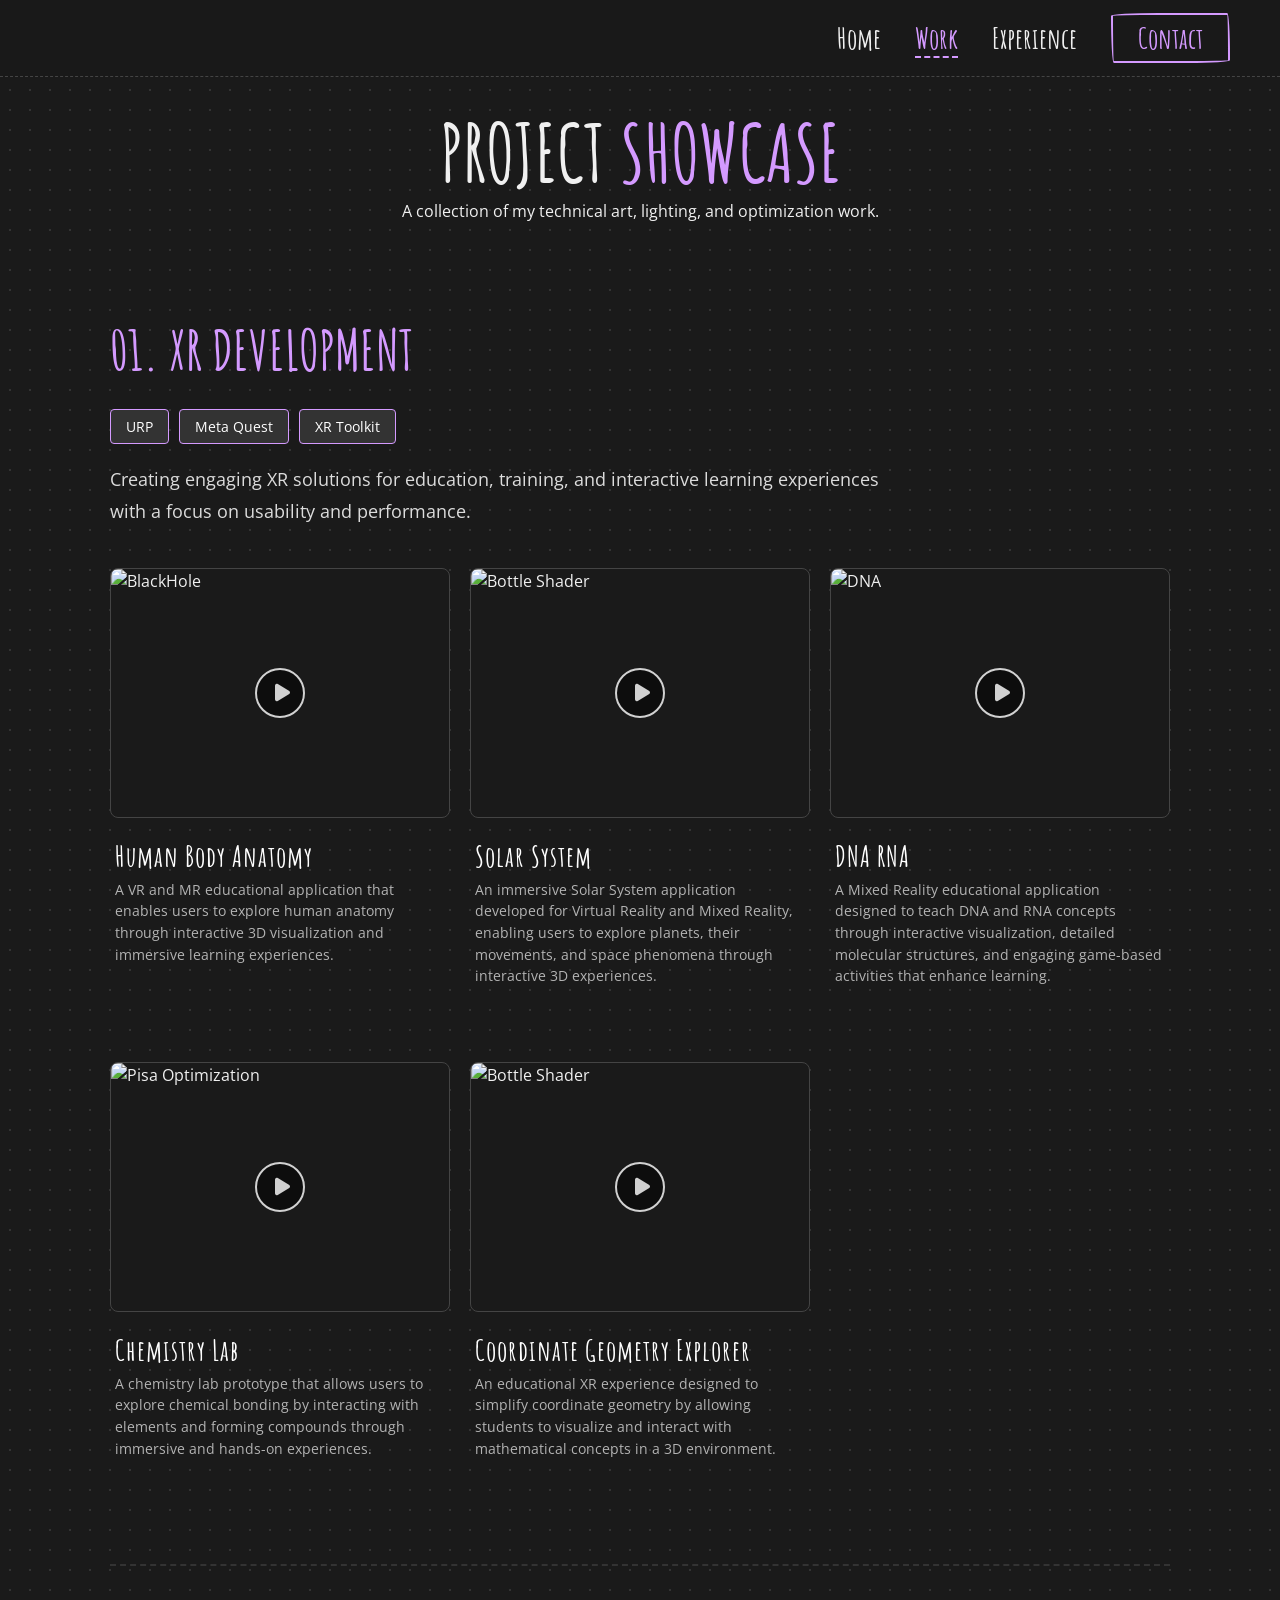
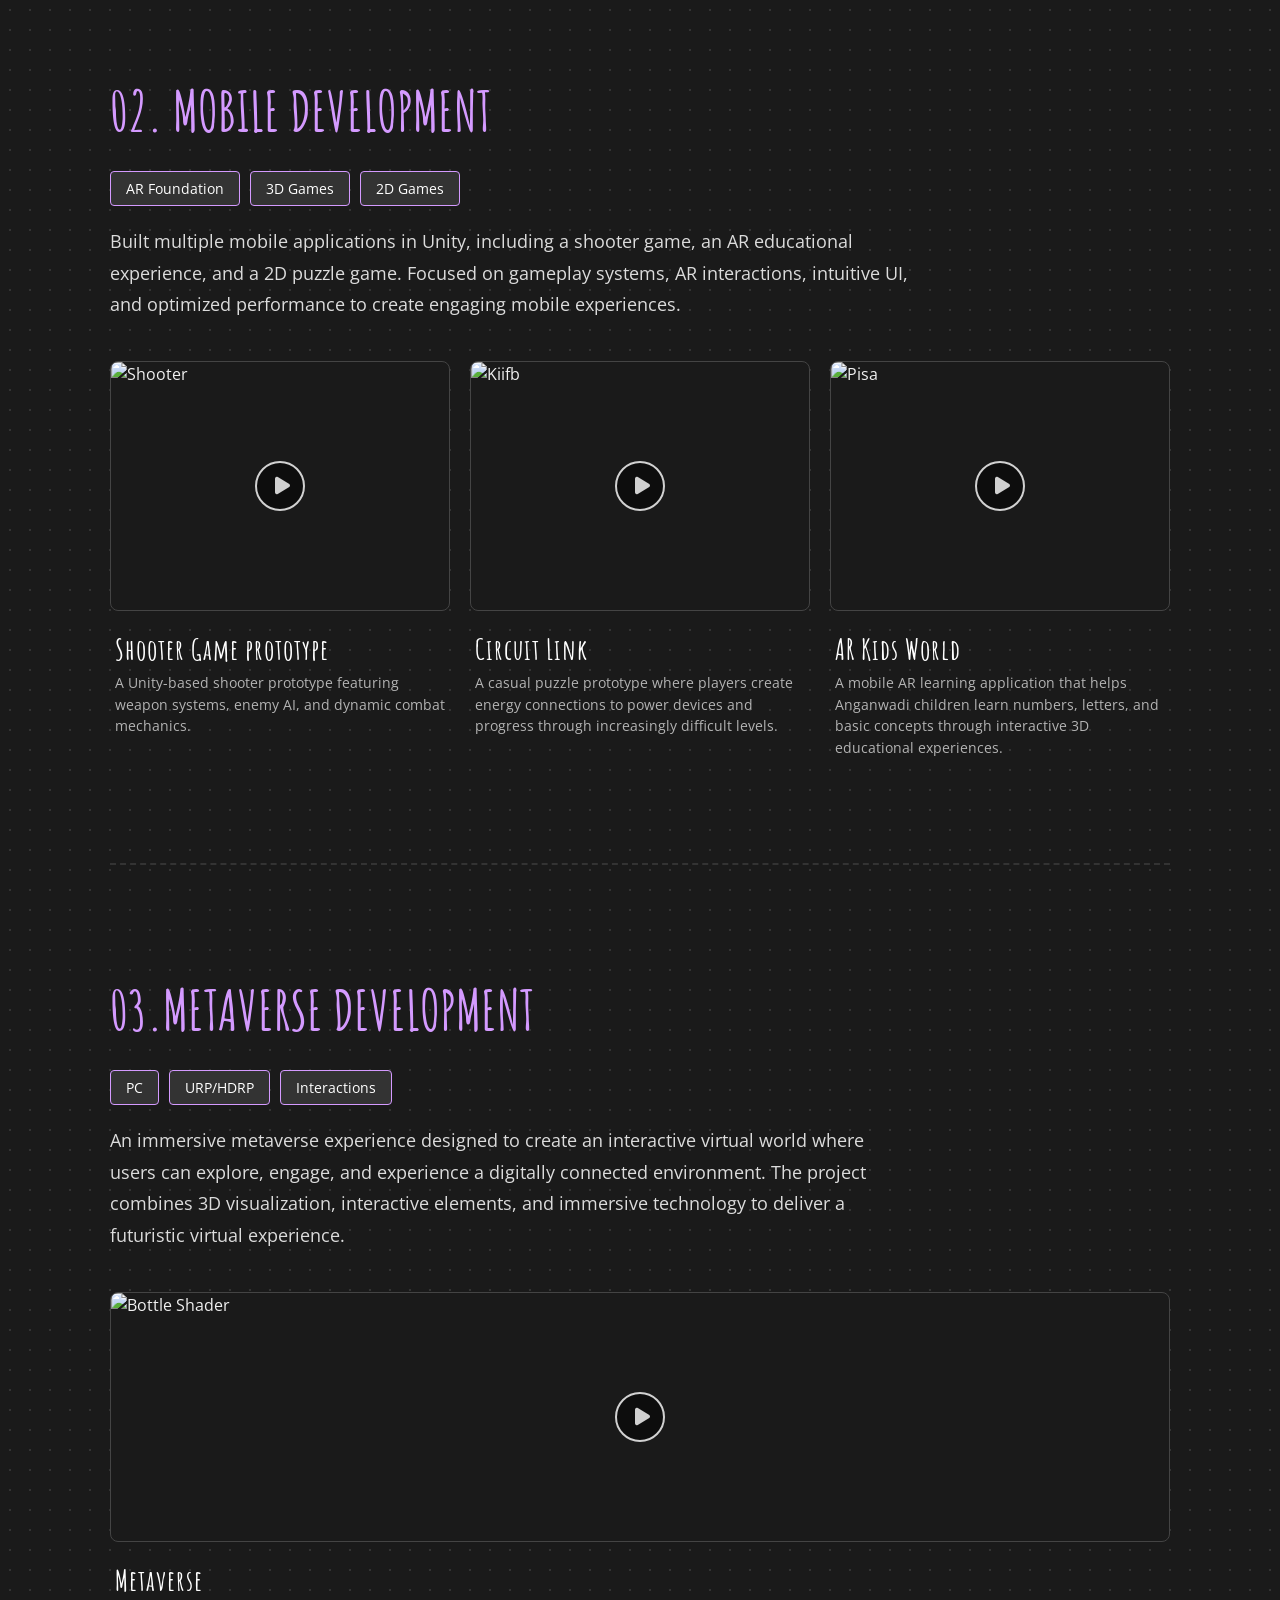
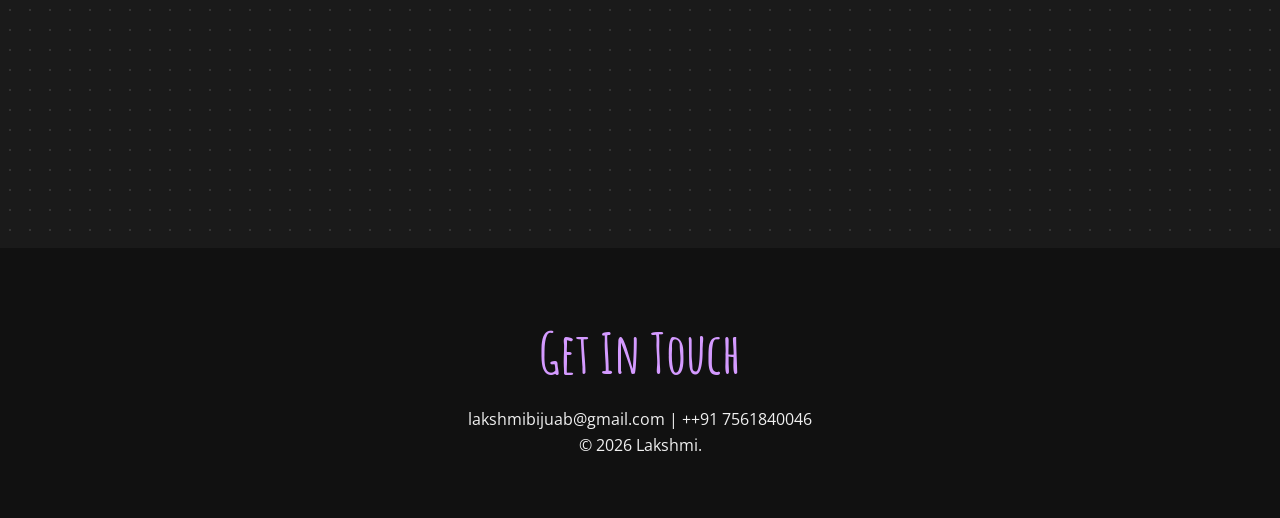
==== Work.html @ 30327af2 "Add files via upload" ====
<!DOCTYPE html>
<html lang="en">
<head>
    <meta charset="UTF-8">
    <meta name="viewport" content="width=device-width, initial-scale=1.0">
    <title>Projects | Lakshmi Devi A B</title>
    <link rel="stylesheet" href="styles.css">

    <link rel="preconnect" href="https://fonts.googleapis.com">
    <link rel="preconnect" href="https://fonts.gstatic.com" crossorigin>
    <link href="https://fonts.googleapis.com/css2?family=Amatic+SC:wght@400;700&family=Open+Sans:wght@400;600&display=swap" rel="stylesheet">
    <link rel="stylesheet" href="https://cdnjs.cloudflare.com/ajax/libs/font-awesome/6.0.0/css/all.min.css">
</head>
<body>

    <header>
        <div class="logo"><span></span></div>
        <nav>
            <a href="index.html">Home</a>
            <a href="Work.html" class="active-page">Work</a>
            <a href="index.html#experience">Experience</a>
            <a href="index.html#contact" class="btn-contact">Contact</a>
        </nav>
    </header>

    <main class="works-wrapper">

        <div class="page-intro">
            <h1>PROJECT <span class="accent">SHOWCASE</span></h1>
            <p>A collection of my technical art, lighting, and optimization work.</p>
        </div>

        <section id="visual-fidelity" class="project-block">
            <div class="project-header">
                <h2>01. XR DEVELOPMENT</h2>
                <div class="tech-stack">
                    <span>URP</span>
                    <span>Meta Quest</span>
                    <span>XR Toolkit</span>
                </div>
            </div>

            <p class="project-desc">
                Creating engaging XR solutions for education, training, and interactive learning experiences with a focus on usability and performance.
            </p>

            <div class="image-grid">

                <div class="project-card">
                    <div class="img-container" data-video="Assets/Work/Human Anatomy.mp4">
                        <img src="Assets/Work/Images/Human.png" alt="BlackHole">
                        <div class="play-overlay"><i class="fas fa-play"></i></div>
                    </div>
                    <div class="project-info">
                        <h3>Human Body Anatomy</h3>

                        <p class="description">A VR and MR educational application that enables users to explore human anatomy through interactive 3D visualization and immersive learning experiences.</p>
                    </div>
                </div>
                <div class="project-card">
                    <div class="img-container" data-video="Assets/Work/SolarSystem.mp4">
                        <img src="Assets/Work/Solar.jpeg" alt="Bottle Shader">
                        <div class="play-overlay"><i class="fas fa-play"></i></div>
                    </div>
                    <div class="project-info">
                        <h3>Solar System</h3>
                        
                        <p class="description">An immersive Solar System application developed for Virtual Reality and Mixed Reality, enabling users to explore planets, their movements, and space phenomena through interactive 3D experiences.</p>
                    </div>
                </div>

            <div class="project-card">
                <div class="img-container" data-video="Assets/Work/DNA RNA.mp4">
                    <img src="Assets/Work/DNA.png" alt="DNA">
                    <div class="play-overlay"><i class="fas fa-play"></i></div>
                </div>
                <div class="project-info">
                    <h3>DNA RNA</h3>
                    
                    <p class="description">A Mixed Reality educational application designed to teach DNA and RNA concepts through interactive visualization, detailed molecular structures, and engaging game-based activities that enhance learning.</p>
                </div>
            </div>

            <div class="project-card">
                <div class="img-container" data-video="Assets/Work/Chemistry Lab.mp4">
                    <img src="Assets/Work/Chemistry.png" alt="Pisa Optimization">
                    <div class="play-overlay"><i class="fas fa-play"></i></div>
                </div>
                <div class="project-info">
                    <h3>Chemistry Lab</h3>
                  
                    <p class="description">A chemistry lab prototype that allows users to explore chemical bonding by interacting with elements and forming compounds through immersive and hands-on experiences.</p>
                </div>
            </div>


            <div class="project-card">
                <div class="img-container" data-video="Assets/Work/Maths.mp4">
                    <img src="Assets/Work/Maths.png" alt="Bottle Shader">
                    <div class="play-overlay"><i class="fas fa-play"></i></div>
                </div>
                <div class="project-info">
                    <h3>Coordinate Geometry Explorer </h3>
              
                    <p class="description">An educational XR experience designed to simplify coordinate geometry by allowing students to visualize and interact with mathematical concepts in a 3D environment.</p>
                </div>
            </div>

            </div>
        </section>

        <section id="pipeline-optimization" class="project-block">
            <div class="project-header">
                <h2>02. MOBILE DEVELOPMENT</h2>
                <div class="tech-stack">
                    <span>AR Foundation</span>
                    <span>3D Games</span>
                    <span>2D Games</span>
                </div>
            </div>

            <p class="project-desc">
                Built multiple mobile applications in Unity, including a shooter game, an AR educational experience, and a 2D puzzle game. Focused on gameplay systems, AR interactions, intuitive UI, and optimized performance to create engaging mobile experiences.
            </p>

            <div class="image-grid four-col">
                <div class="project-card">
                    <div class="img-container" data-video="Assets/Work/Shooter Game .mp4">
                        <img src="Assets/Work/Shooter.png" alt="Shooter">
                        <div class="play-overlay"><i class="fas fa-play"></i></div>
                    </div>
                    <div class="project-info">
                        <h3>Shooter Game prototype</h3>
                        
                        <p class="description">A Unity-based shooter prototype featuring weapon systems, enemy AI, and dynamic combat mechanics.</p>
                    </div>
                </div>
                <div class="project-card">
                    <div class="img-container" data-video="Assets/Work/Puzzle .mp4">
                        <img src="Assets/Work/Puzzle.png" alt="Kiifb">
                         <div class="play-overlay"><i class="fas fa-play"></i></div>
                    </div>
                    <div class="project-info">
                        <h3>Circuit Link </h3>
                        
                        <p class="description">A casual puzzle prototype where players create energy connections to power devices and progress through increasingly difficult levels.</p>
                    </div>
                </div>
                <div class="project-card">
                    <div class="img-container" data-video="Assets/Work/AR.mp4">
                        <img src="Assets/Work/Numbar.png" alt="Pisa">
                         <div class="play-overlay"><i class="fas fa-play"></i></div>
                    </div>
                    <div class="project-info">
                        <h3>
                            AR Kids World
                        </h3>
                        <p class="description">A mobile AR learning application that helps Anganwadi children learn numbers, letters, and basic concepts through interactive 3D educational experiences.</p>
                    </div>
                </div>


            </div>
        </section>

        <section id="3d-modelling" class="project-block">
            <div class="project-header">
                <h2>03.METAVERSE DEVELOPMENT</h2>
                <div class="tech-stack">
                    <span>PC</span>
                    <span>URP/HDRP</span>
                    <span>Interactions</span>
                </div>
            </div>

            <p class="project-desc">
                An immersive metaverse experience designed to create an interactive virtual world where users can explore, engage, and experience a digitally connected environment. The project combines 3D visualization, interactive elements, and immersive technology to deliver a futuristic virtual experience.
            </p>

            <div class="image-grid">
                <div class="project-card">
                    <div class="img-container" data-video="Assets/Work/KIFFB.mp4">
                        <img src="Assets/Work/Kiifb.png" alt="Bottle Shader">
                        <div class="play-overlay"><i class="fas fa-play"></i></div>
                    </div>
                    <div class="project-info">
                        <h3>Metaverse</h3>
                    </div>
                </div>
                
               
            </div>
        </section>

    </main>

    <footer id="contact">
        <div class="contact-container">
            <h2>Get In Touch</h2>
            <p>lakshmibijuab@gmail.com | ++91 7561840046</p>
            
            <p class="copyright">&copy; 2026 Lakshmi.</p>
        </div>
    </footer>


    <div id="media-modal" class="modal">
        <span class="close-modal">&times;</span>
        <div class="modal-content" id="modal-body">
        </div>
    </div>

    <script>
        document.addEventListener('DOMContentLoaded', () => {
            const modal = document.getElementById('media-modal');
            const modalBody = document.getElementById('modal-body');
            const closeBtn = document.querySelector('.close-modal');
            const items = document.querySelectorAll('.img-container');

            // Add click event to all grid items
            items.forEach(item => {
                item.addEventListener('click', () => {
                    modalBody.innerHTML = ''; // Clear previous content

                    const img = item.querySelector('img');
                    const video = item.querySelector('video');

                    if (img) {
                        // It's an image
                        const newImg = document.createElement('img');
                        newImg.src = img.src;
                        modalBody.appendChild(newImg);
                    } else if (video) {
                        // It's a video
                        const newVideo = document.createElement('video');
                        // Get the source URL
                        const sourceUrl = video.querySelector('source') ? video.querySelector('source').src : video.src;
                        newVideo.src = sourceUrl;
                        newVideo.controls = true; // Add play/pause buttons
                        newVideo.autoplay = true; // Start playing immediately
                        // newVideo.muted = false; // Unmute if you want sound
                        modalBody.appendChild(newVideo);
                    }

                    modal.style.display = 'flex'; // Show modal
                });
            });

            // Close functions
            const closeModal = () => {
                modal.style.display = 'none';
                modalBody.innerHTML = ''; // Clears content to stop video playing
            };

            closeBtn.onclick = closeModal;

            // Close if clicking outside the image/video
            window.onclick = (event) => {
                if (event.target == modal) {
                    closeModal();
                }
            }
        });
    </script>
    <script>
        document.addEventListener('DOMContentLoaded', () => {
            const modal = document.getElementById('media-modal');
            const modalBody = document.getElementById('modal-body');
            const closeBtn = document.querySelector('.close-modal');
            const items = document.querySelectorAll('.img-container');

            items.forEach(item => {
                item.addEventListener('click', () => {
                    modalBody.innerHTML = ''; // Clear previous content

                    // Check if this container has a hidden video link
                    const videoUrl = item.getAttribute('data-video');

                    if (videoUrl) {
                        // IT IS A VIDEO: Create video player
                        const newVideo = document.createElement('video');
                        newVideo.src = videoUrl;
                        newVideo.controls = true;
                        newVideo.autoplay = true;
                        // newVideo.muted = false; // Unmute if you want sound immediately
                        newVideo.playsInline = true; // Better for mobile
                        modalBody.appendChild(newVideo);
                    } else {
                        // IT IS AN IMAGE: Just show the image
                        const img = item.querySelector('img');
                        if (img) {
                            const newImg = document.createElement('img');
                            newImg.src = img.src;
                            modalBody.appendChild(newImg);
                        }
                    }

                    modal.style.display = 'flex'; // Show modal
                });
            });

            // Close functions
            const closeModal = () => {
                modal.style.display = 'none';
                modalBody.innerHTML = ''; // Stop video playing
            };

            closeBtn.onclick = closeModal;

            window.onclick = (event) => {
                if (event.target == modal) {
                    closeModal();
                }
            }
        });
    </script>
</body>
</html>
---- styles.css ----
/* --- Variables & Reset --- */
:root {
    --bg-color: #1a1a1a; /* Slightly lighter dark for handwritten vibe */
    --card-bg: #252525;
    --text-main: #f0f0f0;
    --text-muted: #dcdcdc;
    --accent: #d49aff; /* Changed to a soft Purple to match the "Indie" feel */
    --accent-hover: #b36add;
    /* Font Variables */
    --font-heading: 'Amatic SC', cursive;
    --font-body: 'Open Sans', sans-serif;
}

* {
    margin: 0;
    padding: 0;
    box-sizing: border-box;
    scroll-behavior: smooth;
}

body {
    background-color: var(--bg-color);
    /* Optional: Add the dot pattern back if you want that texture */
    background-image: radial-gradient(#333 1px, transparent 1px);
    background-size: 20px 20px;
    color: var(--text-main);
    font-family: var(--font-body);
    line-height: 1.6;
}

/* --- Header --- */
header {
    display: flex;
    justify-content: space-between;
    align-items: center;
    padding: 15px 50px;
    background-color: rgba(26, 26, 26, 0.95);
    position: sticky;
    top: 0;
    z-index: 100;
    backdrop-filter: blur(5px);
    border-bottom: 1px dashed #444; /* Dashed line fits the style better */
}

.logo {
    font-family: var(--font-heading);
    font-weight: 700;
    font-size: 2.5rem; /* Larger for Amatic */
    letter-spacing: 2px;
}

    .logo span {
        color: var(--accent);
    }

nav a {
    color: var(--text-main);
    text-decoration: none;
    margin-left: 30px;
    font-family: var(--font-heading);
    font-weight: 700;
    font-size: 1.8rem; /* Larger navigation text */
    transition: color 0.3s;
}

    nav a:hover {
        color: var(--accent);
    }

.btn-contact {
    border: 2px solid var(--accent);
    padding: 5px 25px;
    border-radius: 255px 15px 225px 15px / 15px 225px 15px 255px; /* Sketchy border radius */
    color: var(--accent) !important;
}

    .btn-contact:hover {
        background-color: var(--accent);
        color: #fff !important;
    }

/* --- Hero Section --- */
.hero {
    min-height: 85vh;
    display: flex;
    align-items: center;
    padding: 0 50px;
}

.hero-content {
    max-width: 700px;
}

h1 {
    font-family: var(--font-heading);
    font-size: 6rem; /* Very large heading */
    line-height: 0.9;
    margin-bottom: 20px;
    font-weight: 700;
}

.accent {
    color: var(--accent);
}

.subtitle {
    font-family: var(--font-body);
    font-size: 1.1rem;
    color: var(--accent);
    margin-bottom: 25px;
    text-transform: uppercase;
    letter-spacing: 2px;
    font-weight: 600;
}

.intro-text {
    font-family: var(--font-body);
    color: var(--text-muted);
    margin-bottom: 40px;
    font-size: 1.1rem;
    max-width: 550px;
}

.hero-buttons {
    display: flex;
    gap: 20px;
}

.btn-main, .btn-secondary {
    font-family: var(--font-heading);
    font-size: 1.8rem;
    font-weight: 700;
    padding: 10px 35px;
    text-decoration: none;
    border-radius: 4px;
    transition: transform 0.2s;
    letter-spacing: 1px;
}

.btn-main {
    background-color: var(--accent);
    color: var(--bg-color);
}

.btn-secondary {
    border: 2px solid var(--text-main);
    color: var(--text-main);
}

    .btn-main:hover, .btn-secondary:hover {
        transform: scale(1.05);
    }

/* --- Sections & Headings --- */
.section-title {
    font-family: var(--font-heading);
    font-size: 4rem;
    margin-bottom: 40px;
    border-left: none; /* Removed the cyber line */
    text-align: center;
    color: var(--accent);
}

/* --- Project Grid --- */
.gallery {
    padding: 60px 50px;
}

.grid-container {
    display: grid;
    grid-template-columns: repeat(auto-fit, minmax(300px, 1fr));
    gap: 40px;
}

.card {
    background-color: var(--card-bg);
    border-radius: 8px;
    overflow: hidden;
    transition: transform 0.3s ease;
    border: none;
    box-shadow: 0 4px 15px rgba(0,0,0,0.3);
}

    .card:hover {
        transform: translateY(-5px);
    }

.card-image {
    height: 200px;
    position: relative;
    overflow: hidden;
}

    .card-image img {
        width: 100%;
        height: 100%;
        object-fit: cover;
        filter: brightness(0.9);
    }

.card-overlay {
    position: absolute;
    top: 0;
    left: 0;
    width: 100%;
    height: 100%;
    background: rgba(142, 36, 170, 0.8); /* Purple overlay */
    color: white;
    display: flex;
    justify-content: center;
    align-items: center;
    opacity: 0;
    transition: opacity 0.3s;
    font-family: var(--font-heading);
    font-size: 2.5rem;
}

.card:hover .card-overlay {
    opacity: 1;
}

.card-info {
    padding: 25px;
}

    .card-info h3 {
        margin-bottom: 5px;
        color: white;
        font-family: var(--font-heading);
        font-size: 2.2rem;
    }

.card-desc {
    color: var(--text-muted);
    font-size: 1rem;
    margin-bottom: 15px;
}

.tags span {
    font-size: 0.85rem;
    background-color: #333;
    color: var(--accent);
    padding: 5px 12px;
    border-radius: 4px;
    font-weight: 600;
}

/* --- Experience Timeline --- */
.experience-section {
    padding: 80px 50px;
    background-color: #202020;
}

.timeline {
    border-left: 3px dashed #444; /* Dashed line for handwritten feel */
    margin-left: 20px;
    padding-left: 40px;
}

.timeline-item {
    position: relative;
    margin-bottom: 50px;
}

.timeline-dot {
    position: absolute;
    left: -50px;
    top: 8px;
    width: 18px;
    height: 18px;
    background-color: var(--accent);
    border-radius: 50%;
    border: 3px solid var(--bg-color);
}

.timeline-content h3 {
    font-family: var(--font-heading);
    font-size: 2.2rem;
    margin-bottom: 0px;
}

.timeline-content .company {
    display: block;
    color: var(--accent);
    font-weight: 700;
    margin-bottom: 5px;
    font-size: 1.1rem;
}

.timeline-content .date {
    font-family: var(--font-heading);
    font-size: 1.5rem;
    color: #999;
    margin-bottom: 15px;
}

.timeline-content li::before {
    content: '-'; /* Replaced > with - */
    position: absolute;
    left: 0;
    color: var(--accent);
}

/* --- About Section --- */
.about-split {
    padding: 100px 50px;
    display: flex;
    gap: 60px;
    align-items: center;
}

.about-text {
    flex: 1;
}

.about-visual {
    flex: 1;
    display: flex;
    justify-content: center;
}

.skill-category h4 {
    color: var(--accent);
    margin-bottom: 5px;
    font-family: var(--font-heading);
    font-size: 2rem;
}

/* --- Footer --- */
footer {
    padding: 60px 50px;
    background-color: #111;
    text-align: center;
}

.contact-container h2 {
    font-family: var(--font-heading);
    font-size: 3.5rem;
    color: var(--accent);
    margin-bottom: 10px;
}

.social-links a {
    font-family: var(--font-heading);
    font-size: 1.5rem;
    border: none;
}

    .social-links a:hover {
        color: var(--accent);
        transform: translateY(-3px);
    }

/* --- Mobile --- */
@media (max-width: 768px) {
    h1 {
        font-size: 4rem;
    }

    .hero {
        height: auto;
        padding: 120px 20px;
    }

    .about-split {
        flex-direction: column;
    }

    header {
        padding: 20px;
    }

    nav {
        display: none;
    }
}

/* Abstract Tech Circle CSS shape */
.tech-circle {
    width: 300px;
    height: 300px;
    border-radius: 50%;
    border: 2px solid #333;
    position: relative;
    background: radial-gradient(circle, #1e1e1e 0%, transparent 70%);
}

    .tech-circle::after {
        content: '';
        position: absolute;
        top: -10px;
        left: -10px;
        right: -10px;
        bottom: -10px;
        border-radius: 50%;
        border: 2px dashed var(--accent);
        animation: spin 20s linear infinite;
    }

@keyframes spin {
    100% {
        transform: rotate(360deg);
    }
}
/* Make the image fit perfectly inside the circle */
.tech-circle img {
    width: 100%;
    height: 100%;
    border-radius: 50%; /* Makes the photo round */
    object-fit: cover; /* Prevents stretching */
    position: relative;
    z-index: 1; /* Ensures photo sits above the background */
    padding: 5px; /* Adds a small gap between photo and border */
}

/* --- Works Page Specific Styles --- */

.page-header {
    text-align: center;
    padding: 80px 20px 40px;
}

/* Container for the list of projects */
.projects-container {
    max-width: 1000px;
    margin: 0 auto;
    padding: 20px;
}

/* Individual Project Row */
.project-row {
    display: flex;
    align-items: center;
    gap: 50px;
    margin-bottom: 100px; /* Space between projects */
    background-color: var(--card-bg);
    padding: 30px;
    border-radius: 10px;
    border: 2px dashed #444; /* Keeping your theme */
}

    /* Alternate direction for even rows (Zig-Zag effect) */
    .project-row.reverse {
        flex-direction: row-reverse;
    }

/* Visual Side (Image) */
.project-visual {
    flex: 1;
    height: 300px;
    overflow: hidden;
    border-radius: 8px;
    box-shadow: 0 5px 15px rgba(0,0,0,0.5);
    border: 1px solid #333;
}

    .project-visual img {
        width: 100%;
        height: 100%;
        object-fit: cover;
        transition: transform 0.4s ease;
    }

.project-row:hover .project-visual img {
    transform: scale(1.05); /* Zoom effect on hover */
}

/* Details Side (Text) */
.project-details {
    flex: 1;
}

    .project-details h2 {
        font-family: var(--font-heading);
        font-size: 3rem;
        color: var(--accent);
        margin-bottom: 15px;
    }

.tech-stack {
    margin-bottom: 20px;
    display: flex;
    flex-wrap: wrap;
    gap: 10px;
}

    .tech-stack span {
        font-size: 0.8rem;
        background-color: #333;
        color: #fff;
        padding: 5px 10px;
        border-radius: 4px;
        font-family: var(--font-body);
        border: 1px solid var(--accent);
    }

.project-details p {
    color: var(--text-muted);
    font-size: 1rem;
    margin-bottom: 15px;
    line-height: 1.7;
}

/* Active Link Styling for Nav */
.active-page {
    color: var(--accent) !important;
    border-bottom: 2px dashed var(--accent);
}

/* --- Mobile Responsiveness for Works Page --- */
@media (max-width: 768px) {
    .project-row, .project-row.reverse {
        flex-direction: column;
        gap: 20px;
        padding: 20px;
    }

    .project-visual {
        width: 100%;
        height: 200px;
    }

    .project-details h2 {
        font-size: 2.5rem;
    }
}
/* --- Vertical Works Layout --- */

.works-wrapper {
    max-width: 1100px;
    margin: 0 auto;
    padding: 40px 20px;
}

.page-intro {
    text-align: center;
    margin-bottom: 80px;
}

    .page-intro h1 {
        font-family: var(--font-heading);
        font-size: 5rem;
        margin-bottom: 10px;
    }

/* --- The Project Block --- */
.project-block {
    margin-bottom: 100px; /* Space between projects */
    padding-bottom: 50px;
    border-bottom: 2px dashed #333; /* Divider line */
}

    /* Last block shouldn't have a border */
    .project-block:last-child {
        border-bottom: none;
    }

.project-header h2 {
    font-family: var(--font-heading);
    font-size: 3.5rem;
    color: var(--accent);
    margin-bottom: 15px;
}

.tech-stack {
    margin-bottom: 20px;
    display: flex;
    gap: 10px;
}

    .tech-stack span {
        background: #333;
        padding: 5px 15px;
        border-radius: 4px;
        font-size: 0.9rem;
        color: #fff;
        border: 1px solid var(--accent);
    }

.project-desc {
    max-width: 800px;
    font-size: 1.1rem;
    color: var(--text-muted);
    margin-bottom: 40px;
    line-height: 1.8;
}

/* --- The Image Grid --- */
.image-grid {
    display: grid;
    /* This automatically fits 3 images on wide screens, 2 on tablets, 1 on mobile */
    grid-template-columns: repeat(auto-fit, minmax(300px, 1fr));
    gap: 20px;
}

.img-container {
    height: 250px;
    overflow: hidden;
    border-radius: 8px;
    border: 1px solid #444;
    position: relative;
    transition: transform 0.3s ease;
}

    /* Update the selector to include 'video' */
    .img-container img,
    .img-container video {
        width: 100%;
        height: 100%;
        object-fit: cover; /* Ensures video fills the square without stretching */
        transition: transform 0.5s ease;
    }

    /* Hover Effects */
    .img-container:hover {
        transform: translateY(-5px);
        border-color: var(--accent);
        box-shadow: 0 5px 15px rgba(0,0,0,0.5);
    }

        .img-container:hover img {
            transform: scale(1.1); /* Slight zoom on hover */
        }

/* Specific Helper for Nav Active State */
.active-page {
    color: var(--accent) !important;
    border-bottom: 2px dashed var(--accent);
}

/* --- Mobile Fixes --- */
@media (max-width: 768px) {
    .page-intro h1 {
        font-size: 3.5rem;
    }

    .project-header h2 {
        font-size: 2.8rem;
    }

    .image-grid {
        grid-template-columns: 1fr;
    }
    /* Stack images on phone */
    .img-container {
        height: 200px;
    }
}

/* --- Modal (Pop-Up) Styling --- */

/* The container (Hidden by default) */
.modal {
    display: none;
    position: fixed;
    z-index: 2000; /* Sit on top of everything */
    left: 0;
    top: 0;
    width: 100%;
    height: 100%;
    background-color: rgba(0,0,0,0.95); /* Dark background */
    justify-content: center;
    align-items: center;
    backdrop-filter: blur(5px);
}

/* The Content Box */
.modal-content {
    max-width: 90%;
    max-height: 90%;
    display: flex;
    justify-content: center;
    align-items: center;
}

    /* Style the Image/Video inside the modal */
    .modal-content img,
    .modal-content video {
        max-width: 100%;
        max-height: 90vh; /* Keeps it within screen height */
        border: 2px solid var(--accent);
        border-radius: 8px;
        box-shadow: 0 0 30px rgba(142, 36, 170, 0.4);
    }

/* The Close Button (X) */
.close-modal {
    position: absolute;
    top: 20px;
    right: 40px;
    color: #fff;
    font-size: 50px;
    font-weight: bold;
    cursor: pointer;
    font-family: var(--font-heading);
    transition: color 0.3s;
    z-index: 2001;
}

    .close-modal:hover {
        color: var(--accent);
    }

/* Make grid items look clickable */
/* --- Video Thumbnail Styling --- */

.img-container {
    position: relative; /* Needed for positioning the play button */
    cursor: pointer;
}

/* The Play Button Overlay */
.play-overlay {
    position: absolute;
    top: 50%;
    left: 50%;
    transform: translate(-50%, -50%); /* Centers the icon */

    width: 50px;
    height: 50px;
    background-color: rgba(0, 0, 0, 0.6);
    border-radius: 50%;
    border: 2px solid #fff;
    display: flex;
    justify-content: center;
    align-items: center;
    opacity: 0.8;
    transition: all 0.3s ease;
    pointer-events: none; /* Let clicks pass through to the container */
}

    .play-overlay i {
        color: #fff;
        font-size: 20px;
        margin-left: 4px; /* Slight visual correction for play icon center */
    }

/* Hover Effect */
.img-container:hover .play-overlay {
    background-color: var(--accent);
    border-color: var(--accent);
    transform: translate(-50%, -50%) scale(1.2);
    opacity: 1;
}

/* Hide play button if the div doesn't have a video (Optional, requires JS or distinct class) */
.img-container:not([data-video]) .play-overlay {
    display: none;
}

/* --- Card Button Styling --- */
.card-btn {
    display: block; /* Makes button fill the width */
    margin-top: 20px;
    padding: 10px 0;
    text-align: center;
    border: 2px dashed var(--accent); /* Matches your handwritten theme */
    color: var(--accent);
    font-family: var(--font-heading);
    font-size: 1.5rem;
    font-weight: 700;
    text-decoration: none;
    border-radius: 4px;
    transition: all 0.3s ease;
}

    .card-btn:hover {
        background-color: var(--accent);
        color: #fff;
        border-style: solid;
        transform: translateY(-3px);
    }

/* --- Navigation Scroll Fix --- */
/* This prevents the sticky header from covering the title when you click the link */
.project-block {
    scroll-margin-top: 100px; /* Adjust this number based on your header height */
}
/* Container for the image and the text below it */
.project-card {
    display: flex;
    flex-direction: column;
    margin-bottom: 40px; /* Space between rows */
}

/* Maintain your existing image styling */
.img-container {
    width: 100%;
    position: relative;
    border-radius: 8px;
    overflow: hidden;
    aspect-ratio: 16 / 9; /* Keeps all images the same size in the grid */
    background: #1a1a1a;
}

    .img-container img {
        width: 100%;
        height: 100%;
        object-fit: cover;
        transition: transform 0.4s ease;
    }

.project-card:hover img {
    transform: scale(1.05);
}

/* Text Styling Under the Image */
.project-info {
    padding: 15px 5px;
    text-align: left;
}

    .project-info h3 {
        font-family: 'Amatic SC', cursive;
        font-size: 1.8rem;
        color: #fff;
        margin: 0;
        letter-spacing: 1px;
    }

.tech-tags {
    font-size: 0.75rem;
    color: #ff00ff; /* Use your accent color here */
    text-transform: uppercase;
    font-weight: 600;
    margin: 5px 0 10px 0;
    letter-spacing: 1px;
}

.description {
    font-size: 0.9rem;
    color: #b3b3b3;
    line-height: 1.5;
    margin: 0;
}
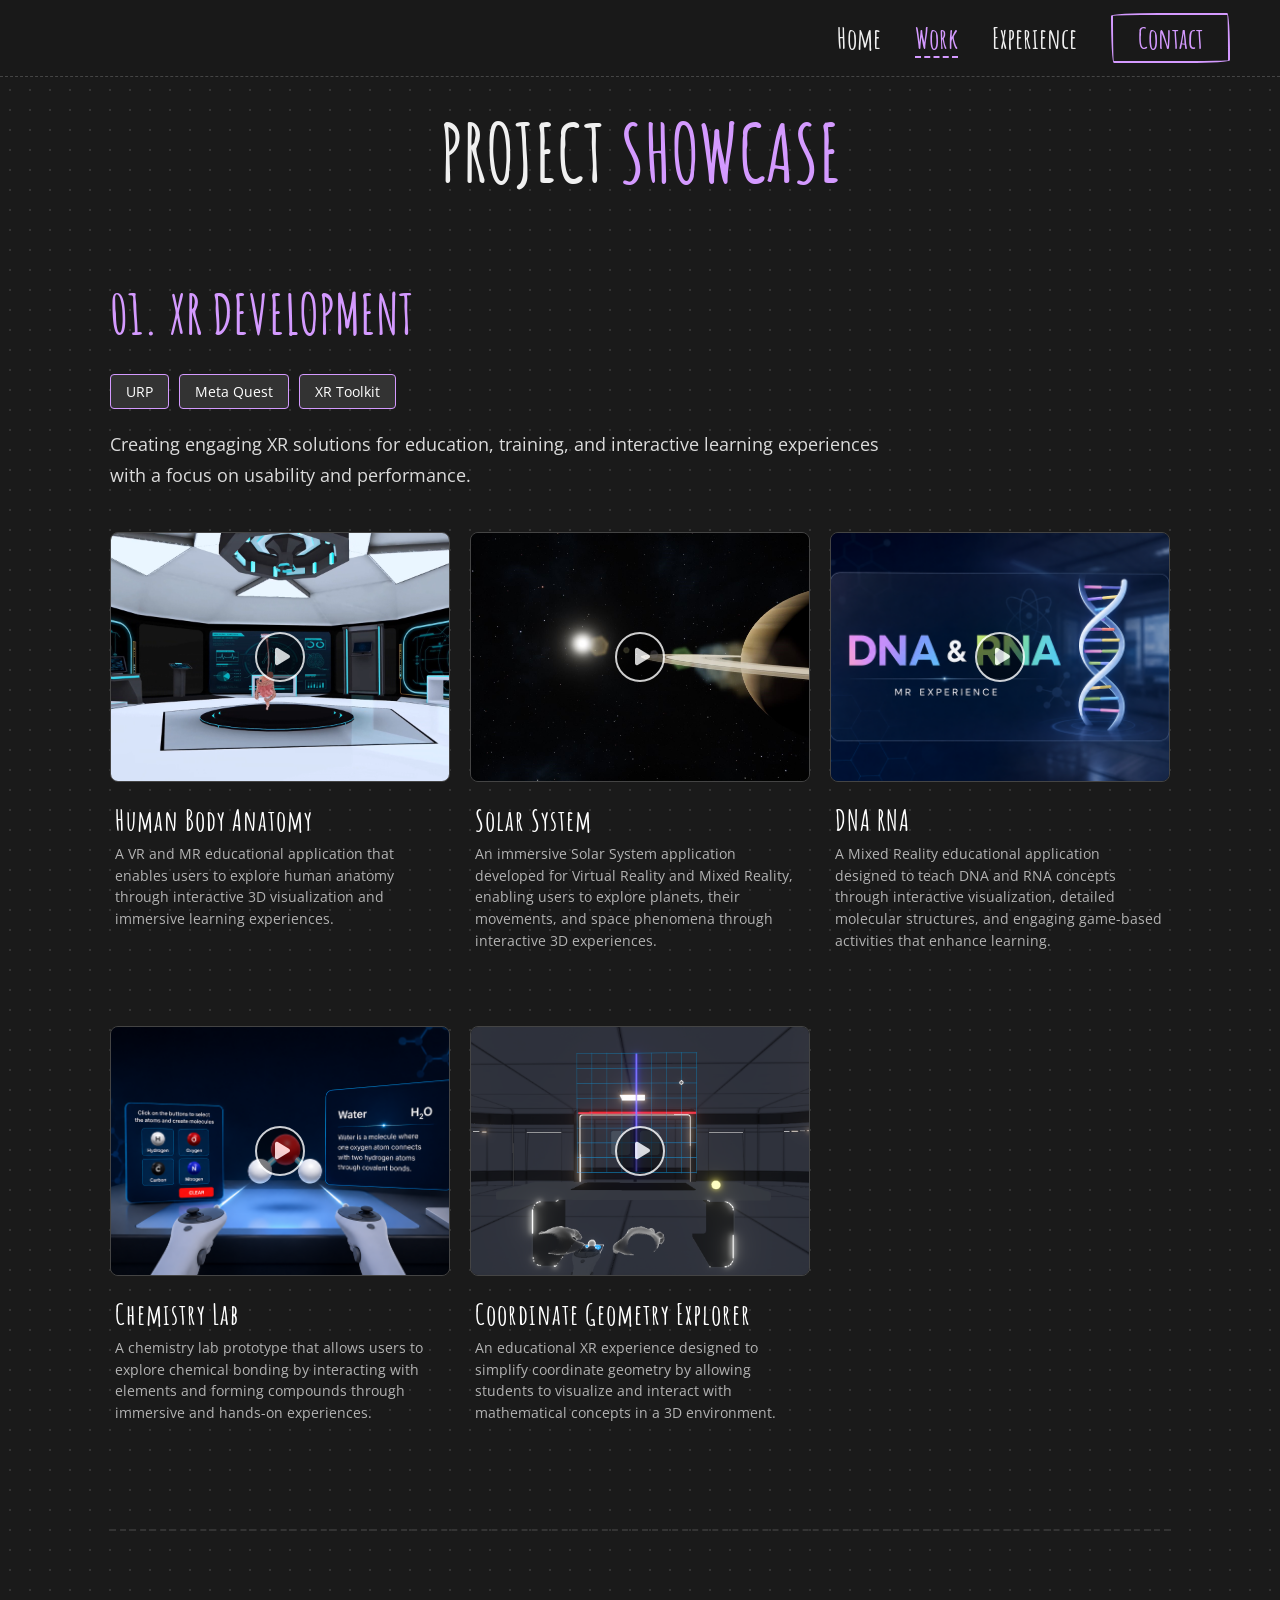
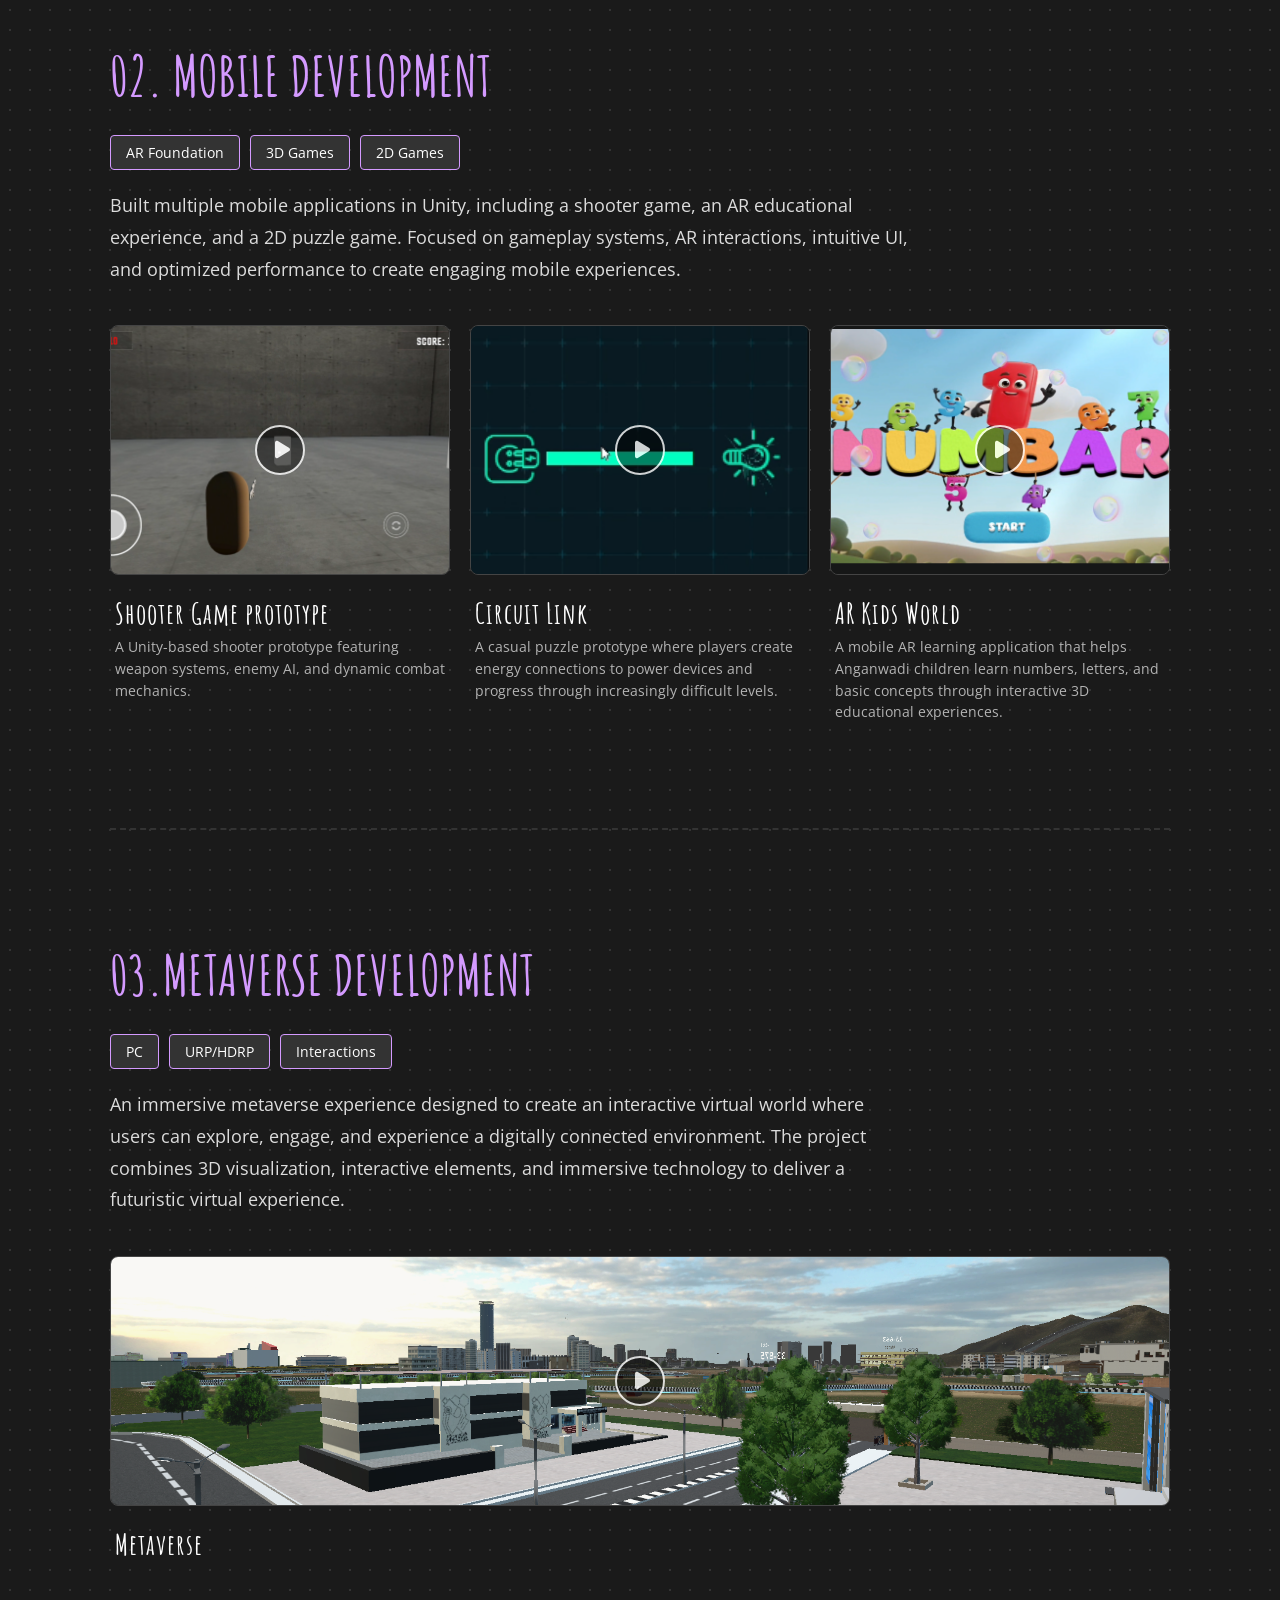
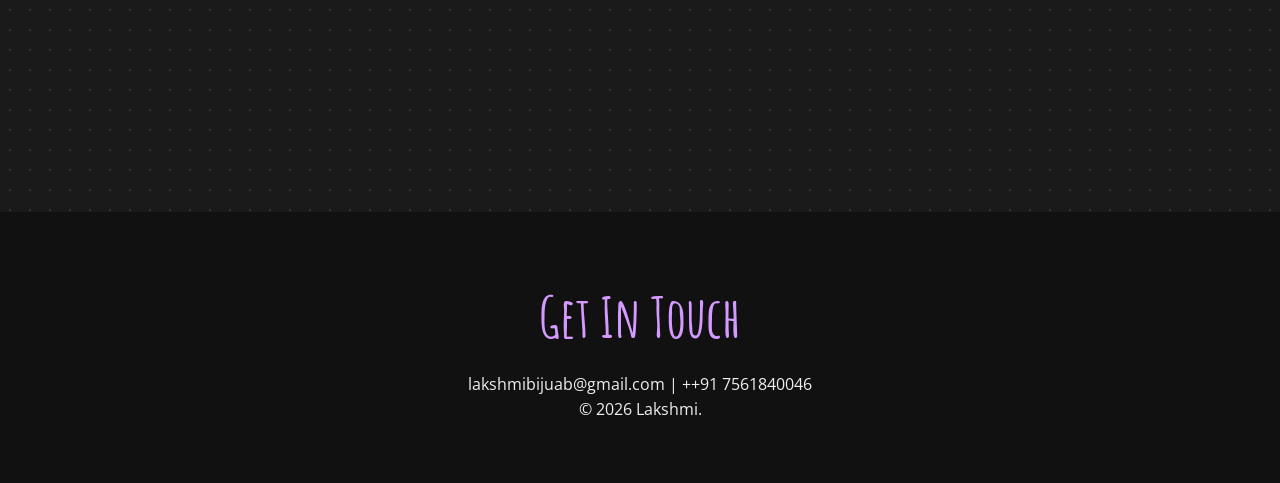
==== commit a29fc658: "Fix HTML encoding issues in Work.html" ====
--- a/Work.html
+++ b/Work.html
@@ -27,7 +27,7 @@
 
         <div class="page-intro">
             <h1>PROJECT <span class="accent">SHOWCASE</span></h1>
-            <p>A collection of my technical art, lighting, and optimization work.</p>
+          
         </div>
 
         <section id="visual-fidelity" class="project-block">
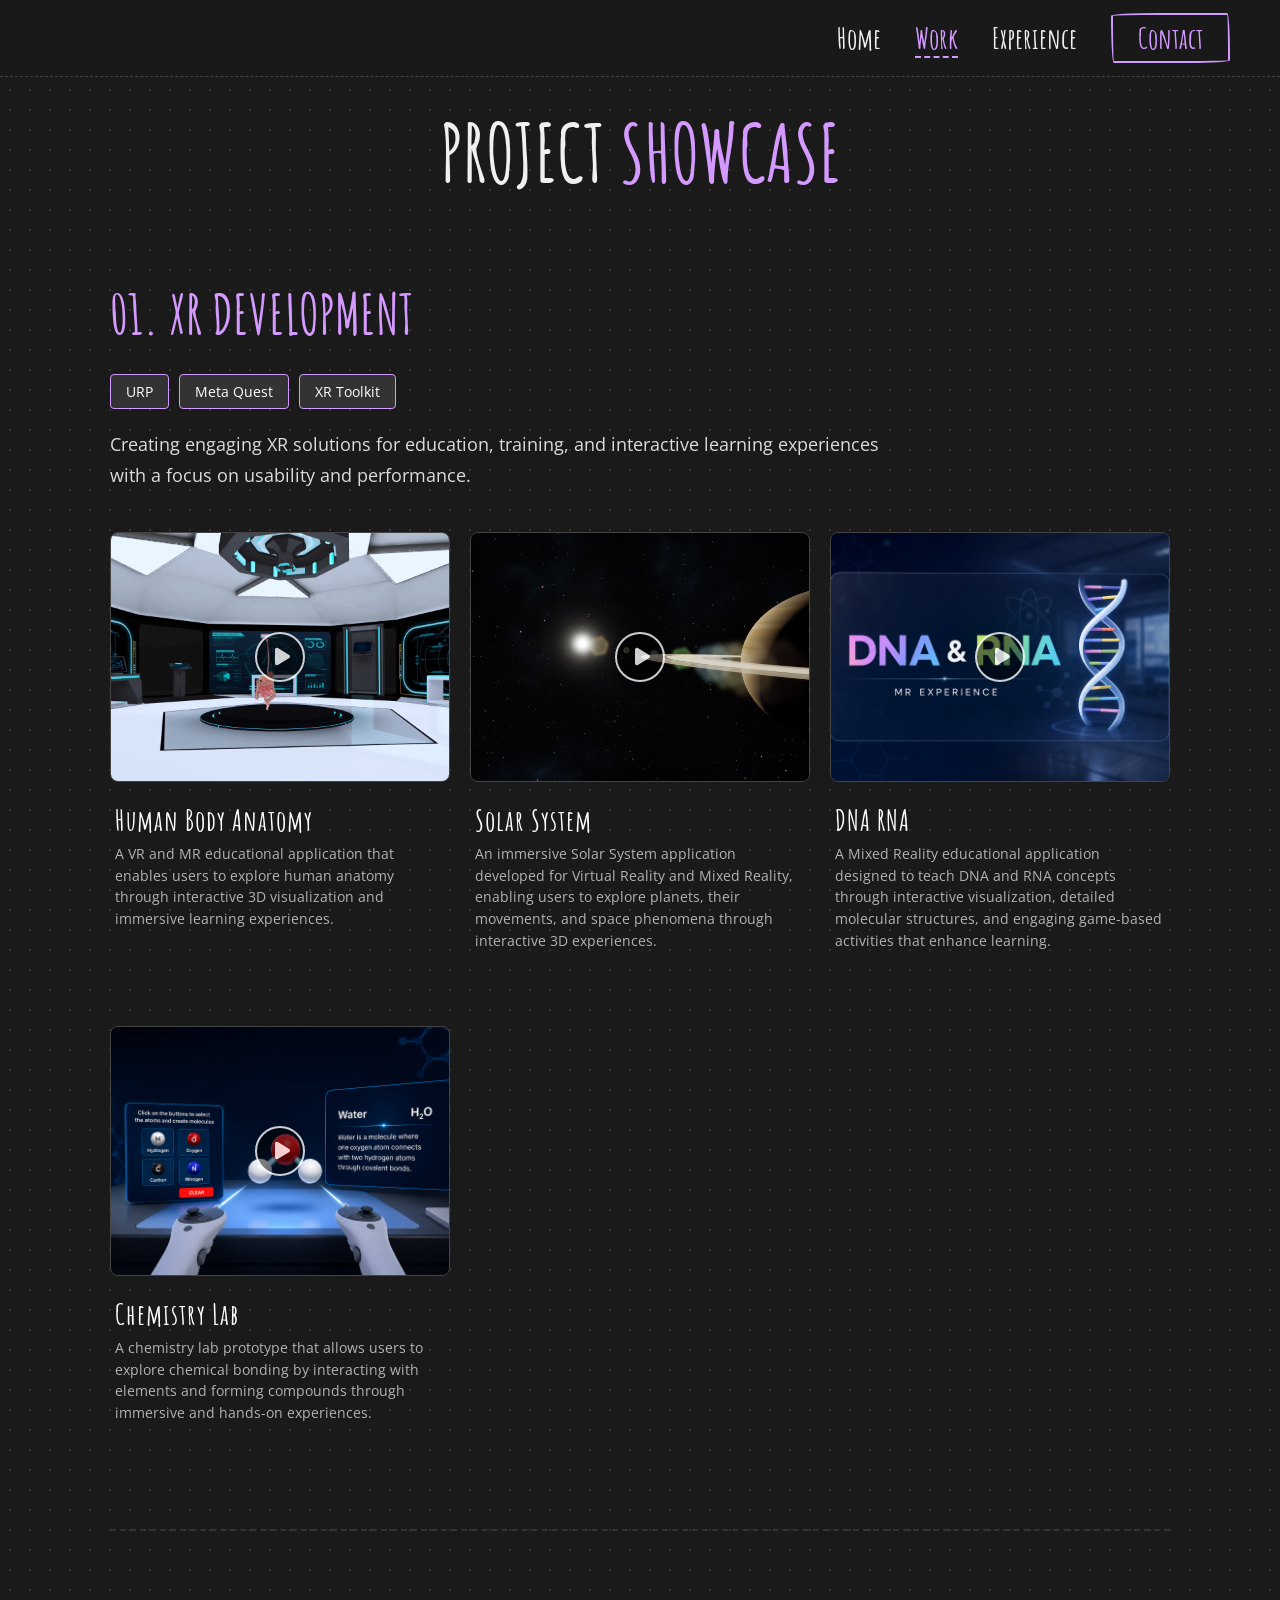
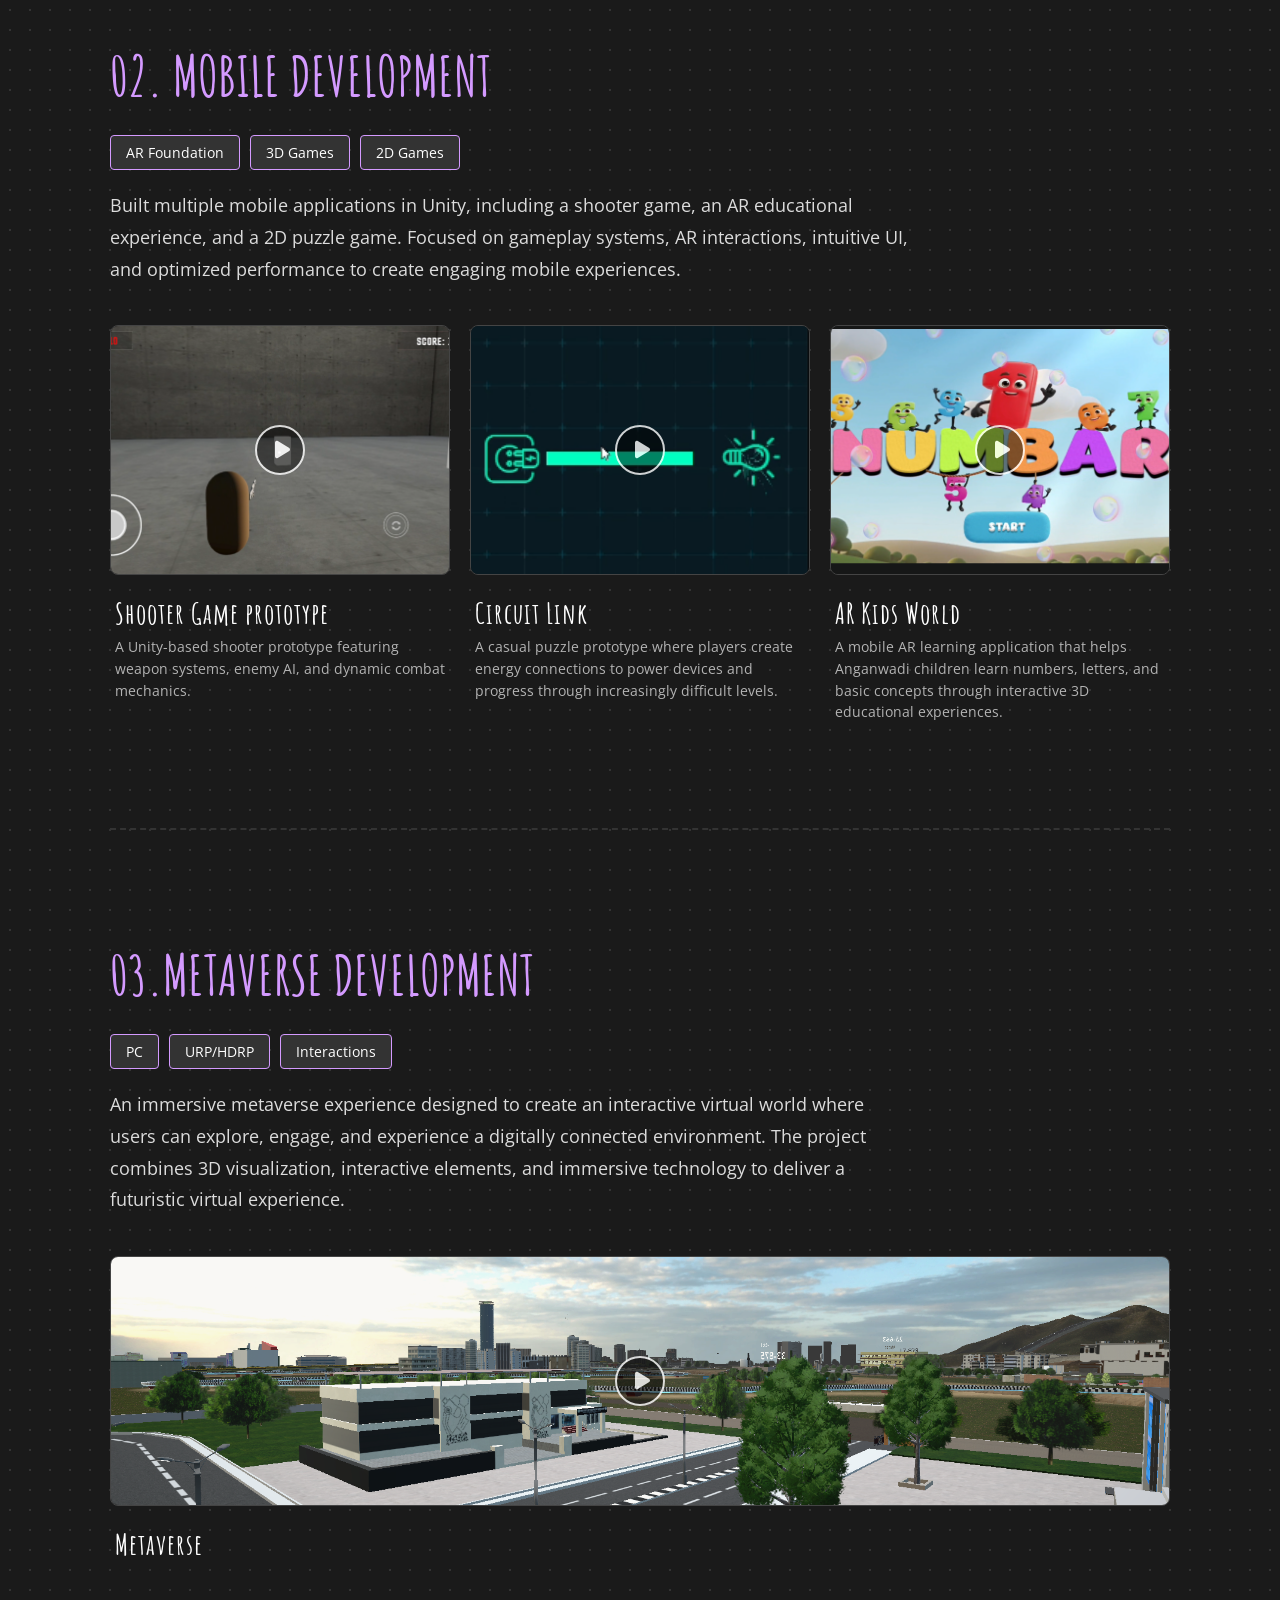
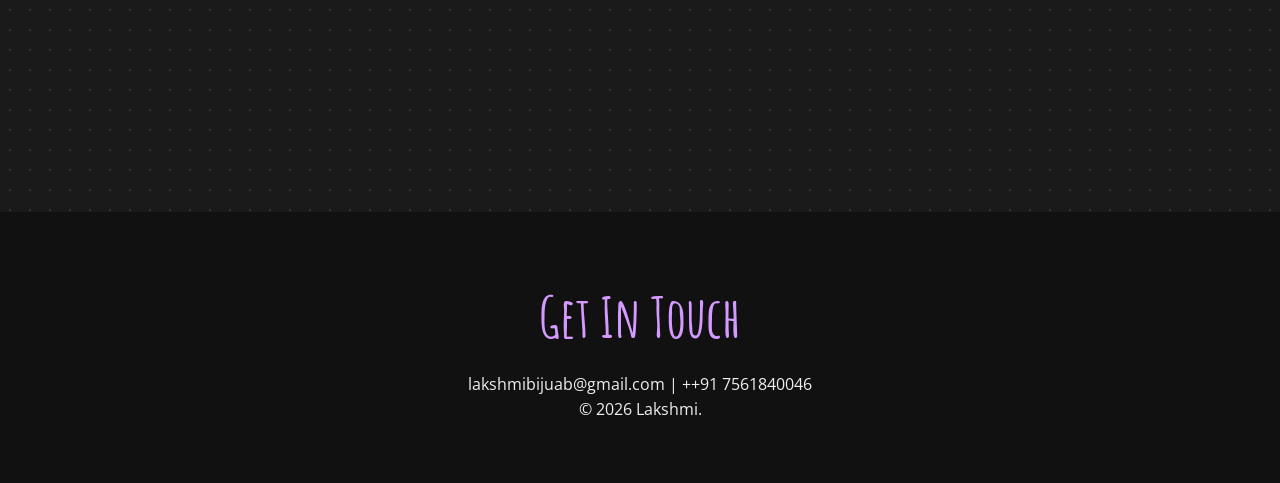
==== commit 7534245f: "Fix HTML structure and remove duplicate content" ====
--- a/Work.html
+++ b/Work.html
@@ -94,18 +94,7 @@
             </div>
 
 
-            <div class="project-card">
-                <div class="img-container" data-video="Assets/Work/Maths.mp4">
-                    <img src="Assets/Work/Maths.png" alt="Bottle Shader">
-                    <div class="play-overlay"><i class="fas fa-play"></i></div>
-                </div>
-                <div class="project-info">
-                    <h3>Coordinate Geometry Explorer </h3>
-              
-                    <p class="description">An educational XR experience designed to simplify coordinate geometry by allowing students to visualize and interact with mathematical concepts in a 3D environment.</p>
-                </div>
-            </div>
-
+            
             </div>
         </section>
 
